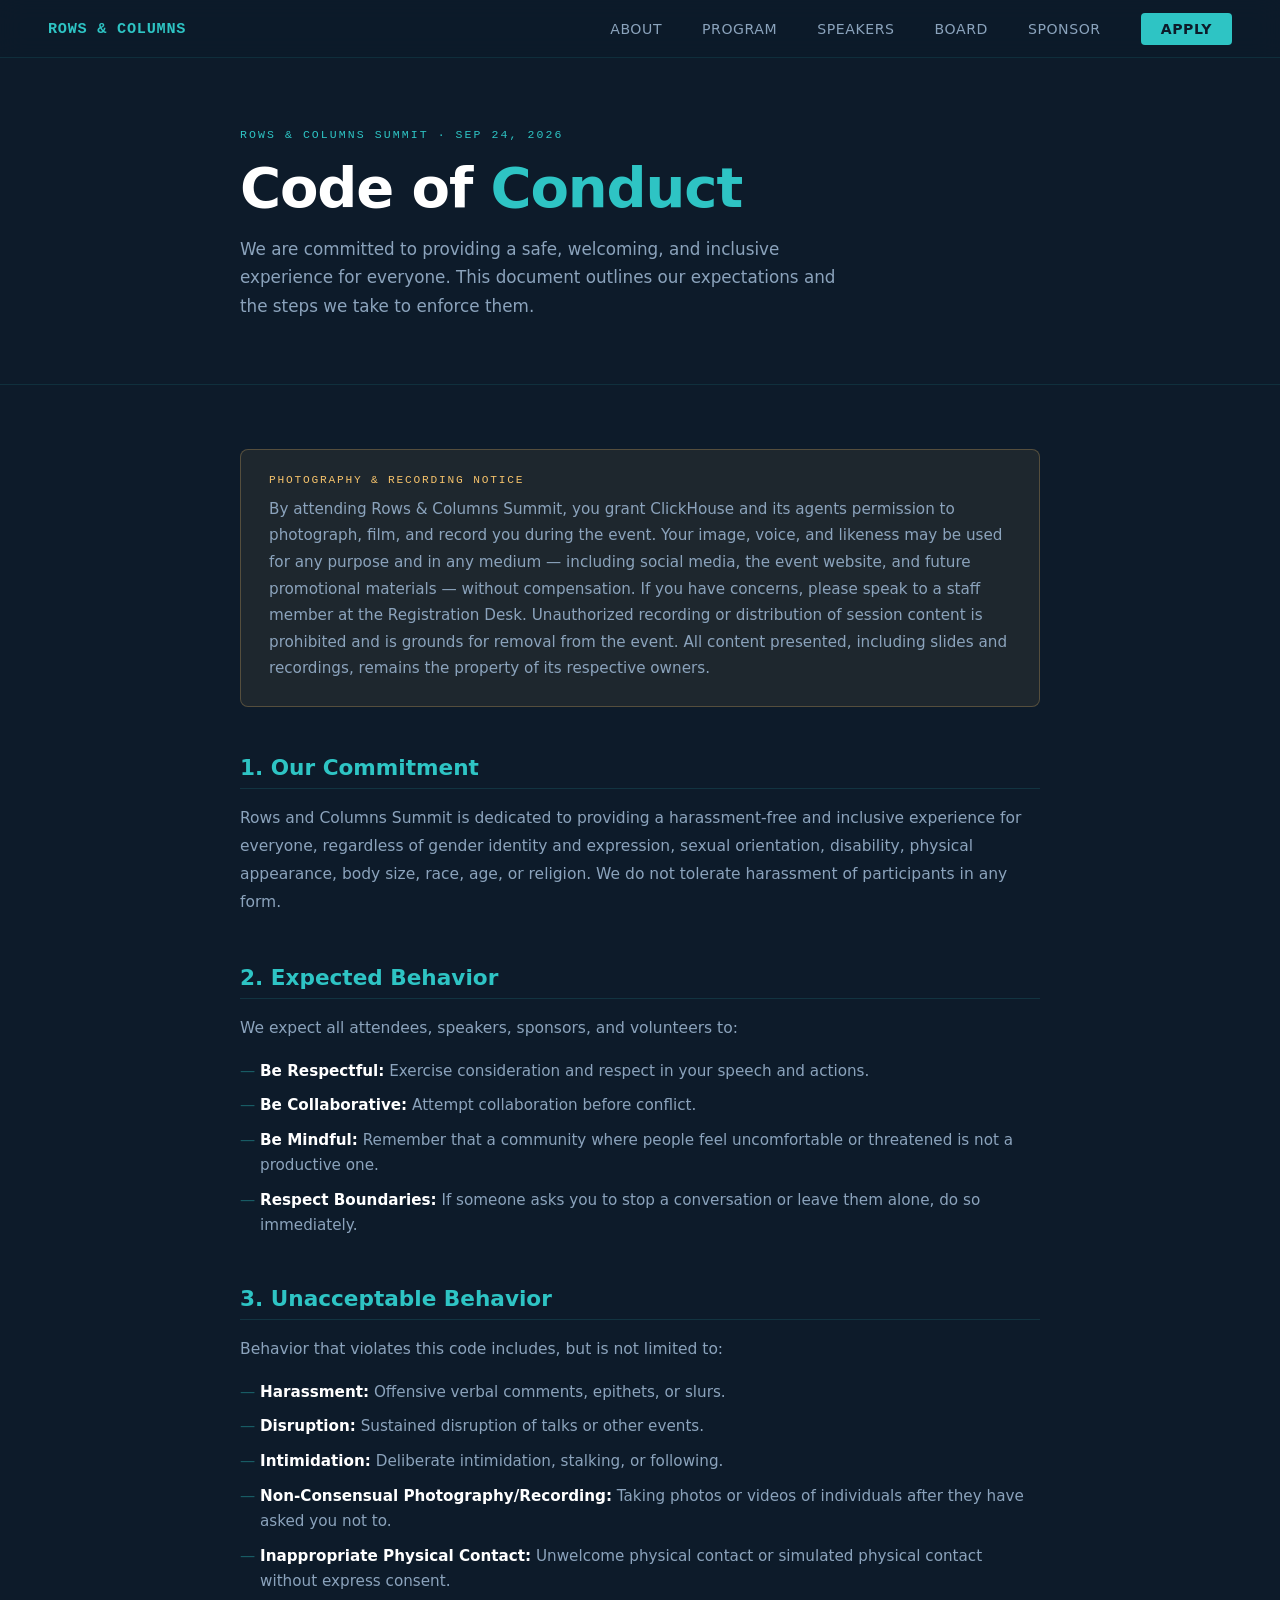
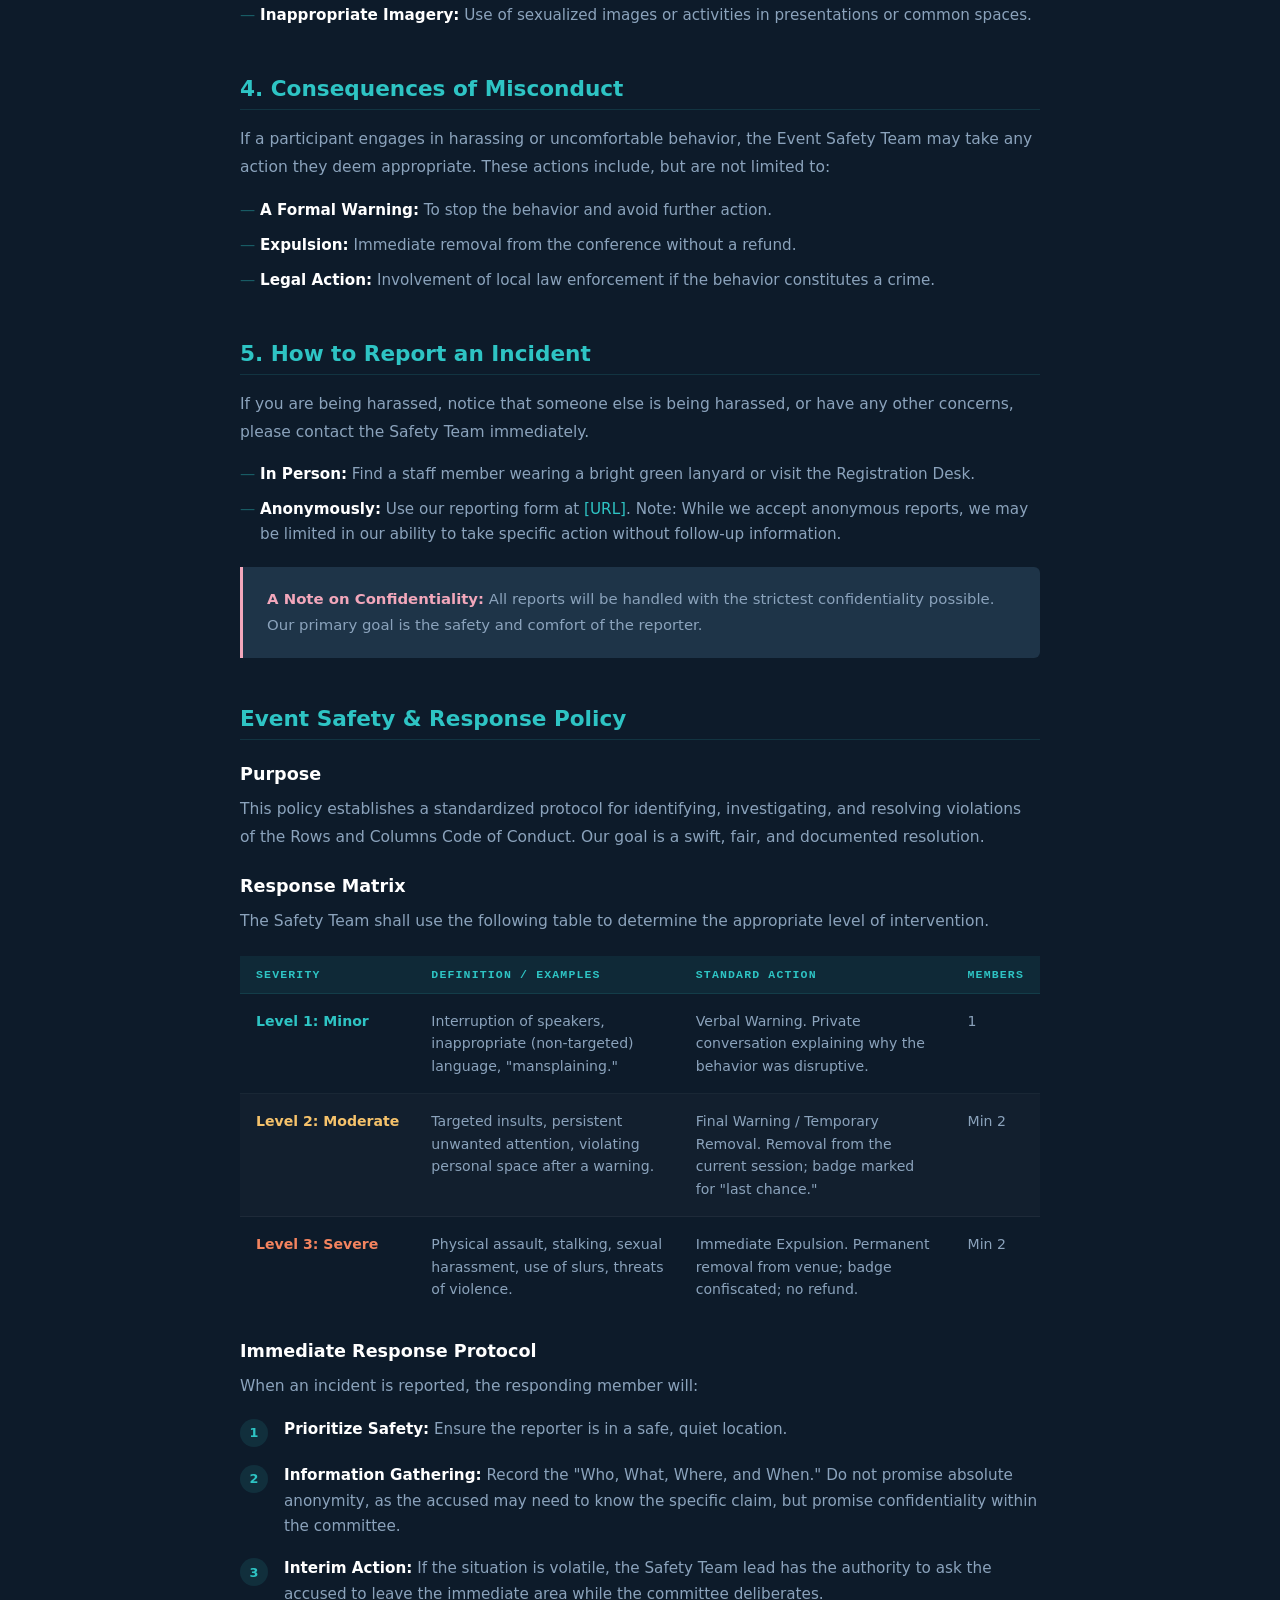
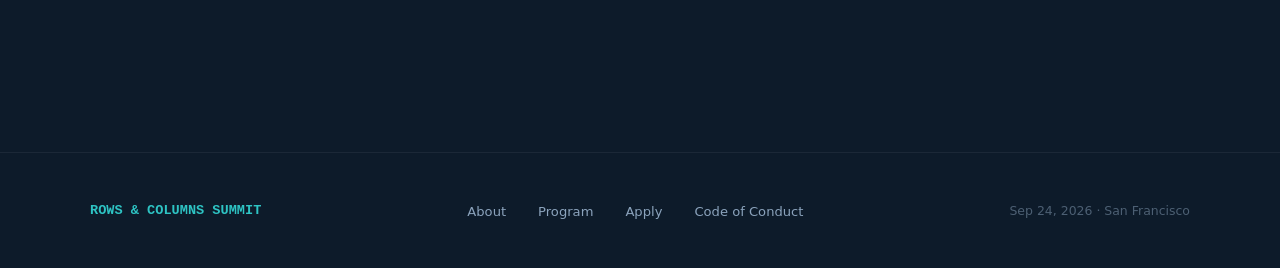
==== code-of-conduct.html @ 668abf41 "updates needed to get stuff cleaned up" ====
<!DOCTYPE html>
<html lang="en">
<head>
<meta charset="UTF-8">
<meta name="viewport" content="width=device-width, initial-scale=1.0">
<title>Code of Conduct — Rows & Columns Summit</title>
<link rel="stylesheet" href="styles.css">
</head>
<body>

<!-- NAV -->
<nav>
  <a href="index.html" class="nav-logo">ROWS &amp; COLUMNS</a>
  <ul class="nav-links">
    <li><a href="index.html#about">About</a></li>
    <li><a href="index.html#program">Program</a></li>
    <li><a href="index.html#speakers">Speakers</a></li>
    <li><a href="index.html#board">Board</a></li>
    <li><a href="index.html#apply">Sponsor</a></li>
    <li><a href="index.html#apply" class="nav-cta">Apply</a></li>
  </ul>
</nav>

<!-- HERO -->
<div class="coc-hero">
  <div class="coc-hero-inner">
    <div class="section-eyebrow" style="margin-bottom: 1rem;">Rows &amp; Columns Summit · Sep 24, 2026</div>
    <h1 style="font-size: clamp(2.2rem, 5vw, 3.5rem); font-weight: 800; letter-spacing: -0.02em; line-height: 1.1; margin-bottom: 1rem;">
      Code of <span style="color: var(--teal);">Conduct</span>
    </h1>
    <p style="font-size: 1.05rem; color: var(--text-muted); line-height: 1.7; max-width: 600px;">
      We are committed to providing a safe, welcoming, and inclusive experience for everyone. This document outlines our expectations and the steps we take to enforce them.
    </p>
  </div>
</div>

<!-- BODY -->
<div class="coc-body">
  <div class="coc-inner">

    <!-- Photography notice -->
    <div class="notice-box">
      <div class="notice-label">Photography &amp; Recording Notice</div>
      <p>By attending Rows & Columns Summit, you grant ClickHouse and its agents permission to photograph, film, and record you during the event. Your image, voice, and likeness may be used for any purpose and in any medium — including social media, the event website, and future promotional materials — without compensation. If you have concerns, please speak to a staff member at the Registration Desk.
Unauthorized recording or distribution of session content is prohibited and is grounds for removal from the event. All content presented, including slides and recordings, remains the property of its respective owners.</p>
    </div>

    <!-- Section 1 -->
    <div class="coc-section">
      <h2>1. Our Commitment</h2>
      <p>Rows and Columns Summit is dedicated to providing a harassment-free and inclusive experience for everyone, regardless of gender identity and expression, sexual orientation, disability, physical appearance, body size, race, age, or religion. We do not tolerate harassment of participants in any form.</p>
    </div>

    <!-- Section 2 -->
    <div class="coc-section">
      <h2>2. Expected Behavior</h2>
      <p>We expect all attendees, speakers, sponsors, and volunteers to:</p>
      <ul>
        <li><strong>Be Respectful:</strong> Exercise consideration and respect in your speech and actions.</li>
        <li><strong>Be Collaborative:</strong> Attempt collaboration before conflict.</li>
        <li><strong>Be Mindful:</strong> Remember that a community where people feel uncomfortable or threatened is not a productive one.</li>
        <li><strong>Respect Boundaries:</strong> If someone asks you to stop a conversation or leave them alone, do so immediately.</li>
      </ul>
    </div>

    <!-- Section 3 -->
    <div class="coc-section">
      <h2>3. Unacceptable Behavior</h2>
      <p>Behavior that violates this code includes, but is not limited to:</p>
      <ul>
        <li><strong>Harassment:</strong> Offensive verbal comments, epithets, or slurs.</li>
        <li><strong>Disruption:</strong> Sustained disruption of talks or other events.</li>
        <li><strong>Intimidation:</strong> Deliberate intimidation, stalking, or following.</li>
        <li><strong>Non-Consensual Photography/Recording:</strong> Taking photos or videos of individuals after they have asked you not to.</li>
        <li><strong>Inappropriate Physical Contact:</strong> Unwelcome physical contact or simulated physical contact without express consent.</li>
        <li><strong>Inappropriate Imagery:</strong> Use of sexualized images or activities in presentations or common spaces.</li>
      </ul>
    </div>

    <!-- Section 4 -->
    <div class="coc-section">
      <h2>4. Consequences of Misconduct</h2>
      <p>If a participant engages in harassing or uncomfortable behavior, the Event Safety Team may take any action they deem appropriate. These actions include, but are not limited to:</p>
      <ul>
        <li><strong>A Formal Warning:</strong> To stop the behavior and avoid further action.</li>
        <li><strong>Expulsion:</strong> Immediate removal from the conference without a refund.</li>
        <li><strong>Legal Action:</strong> Involvement of local law enforcement if the behavior constitutes a crime.</li>
      </ul>
    </div>

    <!-- Section 5 -->
    <div class="coc-section">
      <h2>5. How to Report an Incident</h2>
      <p>If you are being harassed, notice that someone else is being harassed, or have any other concerns, please contact the Safety Team immediately.</p>
      <ul>
        <li><strong>In Person:</strong> Find a staff member wearing a bright green lanyard or visit the Registration Desk.</li>
        <li><strong>Anonymously:</strong> Use our reporting form at <span style="color: var(--teal);">[URL]</span>. Note: While we accept anonymous reports, we may be limited in our ability to take specific action without follow-up information.</li>
      </ul>
      <div class="callout">
        <p><strong>A Note on Confidentiality:</strong> All reports will be handled with the strictest confidentiality possible. Our primary goal is the safety and comfort of the reporter.</p>
      </div>
    </div>

    <!-- Safety Policy -->
    <div class="coc-section">
      <h2>Event Safety &amp; Response Policy</h2>
      <h3>Purpose</h3>
      <p>This policy establishes a standardized protocol for identifying, investigating, and resolving violations of the Rows and Columns Code of Conduct. Our goal is a swift, fair, and documented resolution.</p>

      <h3>Response Matrix</h3>
      <p>The Safety Team shall use the following table to determine the appropriate level of intervention.</p>

      <table class="matrix-table">
        <thead>
          <tr>
            <th>Severity</th>
            <th>Definition / Examples</th>
            <th>Standard Action</th>
            <th>Members</th>
          </tr>
        </thead>
        <tbody>
          <tr class="level-1">
            <td>Level 1: Minor</td>
            <td>Interruption of speakers, inappropriate (non-targeted) language, "mansplaining."</td>
            <td>Verbal Warning. Private conversation explaining why the behavior was disruptive.</td>
            <td>1</td>
          </tr>
          <tr class="level-2">
            <td>Level 2: Moderate</td>
            <td>Targeted insults, persistent unwanted attention, violating personal space after a warning.</td>
            <td>Final Warning / Temporary Removal. Removal from the current session; badge marked for "last chance."</td>
            <td>Min 2</td>
          </tr>
          <tr class="level-3">
            <td>Level 3: Severe</td>
            <td>Physical assault, stalking, sexual harassment, use of slurs, threats of violence.</td>
            <td>Immediate Expulsion. Permanent removal from venue; badge confiscated; no refund.</td>
            <td>Min 2</td>
          </tr>
        </tbody>
      </table>

      <h3>Immediate Response Protocol</h3>
      <p>When an incident is reported, the responding member will:</p>
      <div class="steps">
        <div class="step">
          <div class="step-num">1</div>
          <div class="step-text"><strong>Prioritize Safety:</strong> Ensure the reporter is in a safe, quiet location.</div>
        </div>
        <div class="step">
          <div class="step-num">2</div>
          <div class="step-text"><strong>Information Gathering:</strong> Record the "Who, What, Where, and When." Do not promise absolute anonymity, as the accused may need to know the specific claim, but promise confidentiality within the committee.</div>
        </div>
        <div class="step">
          <div class="step-num">3</div>
          <div class="step-text"><strong>Interim Action:</strong> If the situation is volatile, the Safety Team lead has the authority to ask the accused to leave the immediate area while the committee deliberates.</div>
        </div>
      </div>
    </div>

  </div>
</div>

<!-- FOOTER -->
<footer>
  <div class="footer-inner">
    <div class="footer-left">ROWS &amp; COLUMNS SUMMIT</div>
    <ul class="footer-links">
      <li><a href="index.html#about">About</a></li>
      <li><a href="index.html#program">Program</a></li>
      <li><a href="index.html#apply">Apply</a></li>
      <li><a href="code-of-conduct.html">Code of Conduct</a></li>
    </ul>
    <div class="footer-right">Sep 24, 2026 · San Francisco</div>
  </div>
</footer>

</body>
</html>
---- styles.css ----
:root {
    --navy: #0D1B2A;
    --navy-mid: #1E3448;
    --navy-light: #162436;
    --teal: #2EC4C4;
    --coral: #F4845F;
    --rose: #F2A7BB;
    --gold: #F5C26B;
    --white: #FFFFFF;
    --off-white: #F0F4F8;
    --text-muted: #8BA3BC;
  }

  * { margin: 0; padding: 0; box-sizing: border-box; }

  html { scroll-behavior: smooth; }

  body {
    font-family: -apple-system, BlinkMacSystemFont, 'Segoe UI', system-ui, sans-serif;
    background: var(--navy);
    color: var(--white);
    overflow-x: hidden;
  }

  /* ── NAV ── */
  nav {
    position: fixed;
    top: 0; left: 0; right: 0;
    z-index: 100;
    display: flex;
    align-items: center;
    justify-content: space-between;
    padding: 1.2rem 3rem;
    background: rgba(13, 27, 42, 0.92);
    backdrop-filter: blur(12px);
    border-bottom: 1px solid rgba(46, 196, 196, 0.12);
  }

  .nav-logo {
    font-family: 'Courier New', monospace;
    font-size: 0.95rem;
    font-weight: 700;
    color: var(--teal);
    letter-spacing: 0.05em;
    text-decoration: none;
  }

  .nav-links {
    display: flex;
    gap: 2.5rem;
    list-style: none;
  }

  .nav-links a {
    color: var(--text-muted);
    text-decoration: none;
    font-size: 0.88rem;
    letter-spacing: 0.04em;
    text-transform: uppercase;
    transition: color 0.2s;
  }

  .nav-links a:hover { color: var(--white); }

  .nav-cta {
    background: var(--teal);
    color: var(--navy) !important;
    font-weight: 700 !important;
    padding: 0.5rem 1.25rem;
    border-radius: 4px;
    transition: background 0.2s !important;
  }

  .nav-cta:hover { background: var(--coral) !important; color: var(--white) !important; }

  /* ── HERO ── */
  .hero {
    min-height: 100vh;
    display: flex;
    flex-direction: column;
    justify-content: center;
    padding: 8rem 3rem 5rem;
    position: relative;
    overflow: hidden;
  }

  .hero::before {
    content: '';
    position: absolute;
    top: 0; left: 0; right: 0; bottom: 0;
    background:
      radial-gradient(ellipse 60% 50% at 80% 20%, rgba(46, 196, 196, 0.07) 0%, transparent 70%),
      radial-gradient(ellipse 40% 40% at 10% 80%, rgba(244, 132, 95, 0.06) 0%, transparent 70%);
    pointer-events: none;
  }

  /* Grid lines background */
  .hero::after {
    content: '';
    position: absolute;
    top: 0; left: 0; right: 0; bottom: 0;
    background-image:
      linear-gradient(rgba(46, 196, 196, 0.04) 1px, transparent 1px),
      linear-gradient(90deg, rgba(46, 196, 196, 0.04) 1px, transparent 1px);
    background-size: 60px 60px;
    pointer-events: none;
  }

  .hero-inner {
    max-width: 1100px;
    margin: 0 auto;
    width: 100%;
    position: relative;
    z-index: 1;
  }

  .hero-eyebrow {
    font-family: 'Courier New', monospace;
    font-size: 0.8rem;
    color: var(--teal);
    letter-spacing: 0.15em;
    text-transform: uppercase;
    margin-bottom: 1.5rem;
    display: flex;
    align-items: center;
    gap: 0.75rem;
  }

  .hero-eyebrow::before {
    content: '';
    display: inline-block;
    width: 2rem;
    height: 1px;
    background: var(--teal);
  }

  /* Typewriter query */
  .hero-query {
    font-family: 'Courier New', monospace;
    font-size: clamp(0.8rem, 1.4vw, 1.1rem);
    color: rgba(46, 196, 196, 0.5);
    margin-bottom: 1.2rem;
    height: 1.6em;
    overflow: hidden;
  }

  .hero-query .keyword { color: var(--coral); }
  .hero-query .string { color: var(--gold); }
  .hero-query .cursor {
    display: inline-block;
    width: 2px;
    height: 1em;
    background: var(--teal);
    vertical-align: text-bottom;
    animation: blink 1s step-end infinite;
  }

  @keyframes blink { 50% { opacity: 0; } }

  .hero-title {
    font-size: clamp(3.5rem, 8vw, 7rem);
    font-weight: 800;
    line-height: 0.95;
    letter-spacing: -0.03em;
    margin-bottom: 1rem;
  }

  .hero-title .rows { color: var(--white); }
  .hero-title .amp {
    color: var(--teal);
    font-weight: 300;
    font-style: italic;
  }
  .hero-title .columns { color: var(--white); }

  .hero-subtitle {
    font-size: clamp(1rem, 2vw, 1.25rem);
    color: var(--text-muted);
    max-width: 560px;
    line-height: 1.65;
    margin-bottom: 3rem;
  }

  .hero-subtitle em {
    color: var(--white);
    font-style: normal;
  }

  .hero-meta {
    display: flex;
    flex-wrap: wrap;
    gap: 2rem;
    margin-bottom: 3rem;
  }

  .hero-meta-item {
    display: flex;
    flex-direction: column;
    gap: 0.2rem;
  }

  .hero-meta-label {
    font-family: 'Courier New', monospace;
    font-size: 0.7rem;
    letter-spacing: 0.12em;
    text-transform: uppercase;
    color: var(--text-muted);
  }

  .hero-meta-value {
    font-size: 1rem;
    font-weight: 600;
    color: var(--white);
  }

  .hero-meta-value.accent { color: var(--teal); }

  .hero-actions {
    display: flex;
    gap: 1rem;
    align-items: center;
    flex-wrap: wrap;
  }

  .btn-primary {
    background: var(--teal);
    color: var(--white);
    font-weight: 700;
    font-size: 0.95rem;
    padding: 0.9rem 2rem;
    border-radius: 4px;
    text-decoration: none;
    letter-spacing: 0.02em;
    transition: background 0.2s, transform 0.1s;
    display: inline-block;
  }

  .btn-primary:hover { background: #3DD9D9; transform: translateY(-1px); }

  .btn-secondary {
    color: var(--text-muted);
    font-size: 0.9rem;
    text-decoration: none;
    border-bottom: 1px solid rgba(139, 163, 188, 0.3);
    padding-bottom: 1px;
    transition: color 0.2s, border-color 0.2s;
  }

  .btn-secondary:hover { color: var(--white); border-color: var(--white); }

  /* ── STATS BAR ── */
  .stats-bar {
    background: var(--navy-light);
    border-top: 1px solid rgba(46, 196, 196, 0.12);
    border-bottom: 1px solid rgba(46, 196, 196, 0.12);
    padding: 2rem 3rem;
  }

  .stats-inner {
    max-width: 1100px;
    margin: 0 auto;
    display: flex;
    justify-content: space-between;
    flex-wrap: wrap;
    gap: 2rem;
  }

  .stat {
    display: flex;
    flex-direction: column;
    gap: 0.2rem;
  }

  .stat-num {
    font-size: 2.2rem;
    font-weight: 800;
    line-height: 1;
    color: var(--white);
  }

  .stat-num span { color: var(--teal); }

  /* ── BOARD ── */
  .board-grid {
    display: grid;
    grid-template-columns: repeat(3, 1fr);
    gap: 1.5rem;
    margin-top: 3.5rem;
  }

  .board-card {
    background: var(--navy-mid);
    border-radius: 8px;
    padding: 2rem 1.75rem;
    border: 1px solid rgba(46, 196, 196, 0.08);
    transition: border-color 0.2s, transform 0.2s;
  }

  .board-card:hover {
    border-color: rgba(46, 196, 196, 0.25);
    transform: translateY(-2px);
  }

  .board-avatar {
    width: 52px;
    height: 52px;
    border-radius: 50%;
    display: flex;
    align-items: center;
    justify-content: center;
    font-size: 1.2rem;
    font-weight: 800;
    font-family: 'Courier New', monospace;
    margin-bottom: 1.1rem;
  }

  .board-name {
    font-size: 1.05rem;
    font-weight: 700;
    color: var(--white);
    margin-bottom: 0.2rem;
  }

  .board-company {
    font-size: 0.75rem;
    font-family: 'Courier New', monospace;
    letter-spacing: 0.1em;
    text-transform: uppercase;
    margin-bottom: 0.6rem;
  }

  .board-bio {
    font-size: 0.88rem;
    color: var(--text-muted);
    line-height: 1.6;
  }


  .stat-label {
    font-size: 0.8rem;
    color: var(--text-muted);
    letter-spacing: 0.05em;
  }

  /* ── SECTIONS ── */
  .section {
    padding: 6rem 3rem;
  }

  .section-inner {
    max-width: 1100px;
    margin: 0 auto;
  }

  .section-eyebrow {
    font-family: 'Courier New', monospace;
    font-size: 0.72rem;
    letter-spacing: 0.18em;
    text-transform: uppercase;
    color: var(--teal);
    margin-bottom: 1rem;
  }

  .section-title {
    font-size: clamp(2rem, 4vw, 3rem);
    font-weight: 800;
    line-height: 1.1;
    letter-spacing: -0.02em;
    margin-bottom: 1.25rem;
  }

  .section-body {
    font-size: 1.05rem;
    line-height: 1.75;
    color: var(--text-muted);
    max-width: 640px;
  }

  .section-body em { color: var(--white); font-style: normal; }

  /* ── LIGHT SECTION ── */
  .section-light {
    background: var(--navy-light);
    color: var(--white);
  }

  .section-light .section-eyebrow { color: var(--coral); }
  .section-light .section-title { color: var(--white); }
  .section-light .section-body { color: var(--text-muted); }
  .section-light .section-body em { color: var(--white); }

  /* ── THESIS ── */
  .thesis-grid {
    display: grid;
    grid-template-columns: 1fr 1fr;
    gap: 5rem;
    margin-top: 4rem;
    align-items: start;
  }

  .thesis-statement {
    font-size: 1.4rem;
    font-weight: 600;
    line-height: 1.5;
    color: var(--white);
    border-left: 3px solid var(--teal);
    padding-left: 1.5rem;
  }

  .thesis-points {
    display: flex;
    flex-direction: column;
    gap: 1.5rem;
  }

  .thesis-point {
    padding: 1.25rem 1.5rem;
    background: var(--navy-mid);
    border-radius: 6px;
  }

  .thesis-point-label {
    font-size: 0.75rem;
    font-family: 'Courier New', monospace;
    letter-spacing: 0.12em;
    text-transform: uppercase;
    margin-bottom: 0.5rem;
  }

  .thesis-point-text {
    font-size: 0.95rem;
    color: var(--text-muted);
    line-height: 1.6;
  }

  /* ── PROGRAM ── */
  .program-grid {
    margin-top: 3.5rem;
    display: flex;
    flex-direction: column;
    gap: 0;
  }

  .program-row {
    display: grid;
    grid-template-columns: 100px 1fr;
    gap: 2rem;
    padding: 1.4rem 0;
    border-bottom: 1px solid rgba(46, 196, 196, 0.1);
    align-items: start;
  }

  .program-row:first-child { border-top: 1px solid rgba(46, 196, 196, 0.1); }

  .program-time {
    font-family: 'Courier New', monospace;
    font-size: 0.8rem;
    color: var(--text-muted);
    padding-top: 0.2rem;
  }

  .program-content {}

  .program-title {
    font-size: 1rem;
    font-weight: 700;
    color: var(--white);
    margin-bottom: 0.25rem;
  }

  .program-desc {
    font-size: 0.88rem;
    color: var(--text-muted);
    line-height: 1.55;
  }

  .program-tag {
    display: inline-block;
    font-size: 0.7rem;
    font-family: 'Courier New', monospace;
    letter-spacing: 0.1em;
    text-transform: uppercase;
    padding: 0.2rem 0.6rem;
    border-radius: 3px;
    margin-bottom: 0.4rem;
  }

  .tag-keynote { background: rgba(244, 132, 95, 0.15); color: var(--coral); }
  .tag-talks { background: rgba(46, 196, 196, 0.12); color: var(--teal); }
  .tag-panel { background: rgba(242, 167, 187, 0.15); color: var(--rose); }
  .tag-social { background: rgba(245, 194, 107, 0.15); color: var(--gold); }

  /* ── SPEAKERS ── */
  .speakers-grid {
    display: grid;
    grid-template-columns: repeat(3, 1fr);
    gap: 1.5rem;
    margin-top: 3.5rem;
  }

  .speaker-card {
    background: var(--navy-mid);
    border-radius: 8px;
    padding: 1.75rem;
    border: 1px solid rgba(46, 196, 196, 0.08);
    transition: border-color 0.2s, transform 0.2s;
  }

  .speaker-card:hover {
    border-color: rgba(46, 196, 196, 0.25);
    transform: translateY(-2px);
  }

  .speaker-avatar {
    width: 56px;
    height: 56px;
    border-radius: 50%;
    display: flex;
    align-items: center;
    justify-content: center;
    font-size: 1.4rem;
    font-weight: 800;
    font-family: 'Courier New', monospace;
    margin-bottom: 1rem;
  }

  .speaker-name {
    font-size: 1rem;
    font-weight: 700;
    color: var(--white);
    margin-bottom: 0.2rem;
  }

  .speaker-title {
    font-size: 0.82rem;
    color: var(--text-muted);
    line-height: 1.45;
    margin-bottom: 0.5rem;
  }

  .speaker-company {
    font-size: 0.75rem;
    font-family: 'Courier New', monospace;
    letter-spacing: 0.08em;
    text-transform: uppercase;
  }

  .speaker-tbd {
    opacity: 0.45;
    border-style: dashed;
  }

  .speaker-tbd .speaker-name { color: var(--text-muted); }

  /* ── VENUE ── */
  .venue-layout {
    display: grid;
    grid-template-columns: 1fr 1fr;
    gap: 5rem;
    margin-top: 3.5rem;
    align-items: start;
  }

  .venue-details {
    display: flex;
    flex-direction: column;
    gap: 1.25rem;
  }

  .venue-detail-row {
    display: flex;
    flex-direction: column;
    gap: 0.2rem;
    padding-bottom: 1.25rem;
    border-bottom: 1px solid rgba(46, 196, 196, 0.1);
  }

  .venue-detail-row:last-child { border-bottom: none; }

  .venue-detail-label {
    font-family: 'Courier New', monospace;
    font-size: 0.7rem;
    letter-spacing: 0.14em;
    text-transform: uppercase;
    color: var(--text-muted);
  }

  .venue-detail-value {
    font-size: 1rem;
    color: var(--white);
    font-weight: 500;
  }

  .venue-photo-placeholder {
    background: var(--navy-mid);
    border-radius: 8px;
    aspect-ratio: 4/3;
    display: flex;
    align-items: center;
    justify-content: center;
    border: 1px dashed rgba(46, 196, 196, 0.2);
    color: var(--text-muted);
    font-size: 0.85rem;
    font-style: italic;
    text-align: center;
    padding: 2rem;
  }

  /* ── APPLY CTA ── */
  .apply-section {
    background: var(--navy-light);
    border-top: 1px solid rgba(46, 196, 196, 0.12);
    padding: 6rem 3rem;
    text-align: center;
  }

  .apply-inner {
    max-width: 680px;
    margin: 0 auto;
  }

  .apply-title {
    font-size: clamp(2rem, 4vw, 3rem);
    font-weight: 800;
    letter-spacing: -0.02em;
    line-height: 1.1;
    margin-bottom: 1.25rem;
  }

  .apply-title .accent { color: var(--teal); }

  .apply-body {
    font-size: 1.05rem;
    color: var(--text-muted);
    line-height: 1.7;
    margin-bottom: 2.5rem;
  }

  .apply-note {
    margin-top: 1.25rem;
    font-size: 0.82rem;
    color: var(--text-muted);
    font-family: 'Courier New', monospace;
    letter-spacing: 0.04em;
  }

  /* ── SPONSORS ── */
  .sponsors-section {
    padding: 4rem 3rem;
    border-top: 1px solid rgba(46, 196, 196, 0.1);
  }

  .sponsors-inner {
    max-width: 1100px;
    margin: 0 auto;
  }

  .sponsors-label {
    font-family: 'Courier New', monospace;
    font-size: 0.7rem;
    letter-spacing: 0.18em;
    text-transform: uppercase;
    color: var(--text-muted);
    text-align: center;
    margin-bottom: 2rem;
  }

  .sponsors-row {
    display: flex;
    justify-content: center;
    align-items: center;
    flex-wrap: wrap;
    gap: 1rem;
  }

  .sponsor-chip {
    padding: 0.6rem 1.4rem;
    border: 1px solid rgba(46, 196, 196, 0.15);
    border-radius: 4px;
    font-size: 0.82rem;
    font-weight: 600;
    color: var(--text-muted);
    letter-spacing: 0.04em;
    transition: border-color 0.2s, color 0.2s;
  }

  .sponsor-chip:hover { border-color: rgba(46, 196, 196, 0.4); color: var(--white); }

  /* ── FOOTER ── */
  footer {
    padding: 3rem;
    border-top: 1px solid rgba(255,255,255,0.06);
  }

  .footer-inner {
    max-width: 1100px;
    margin: 0 auto;
    display: flex;
    justify-content: space-between;
    align-items: center;
    flex-wrap: wrap;
    gap: 1.5rem;
  }

  .footer-left {
    font-family: 'Courier New', monospace;
    font-size: 0.85rem;
    color: var(--teal);
    font-weight: 700;
  }

  .footer-links {
    display: flex;
    gap: 2rem;
    list-style: none;
  }

  .footer-links a {
    color: var(--text-muted);
    text-decoration: none;
    font-size: 0.82rem;
    transition: color 0.2s;
  }

  .footer-links a:hover { color: var(--white); }

  .footer-right {
    font-size: 0.78rem;
    color: rgba(139, 163, 188, 0.5);
  }

  /* ── SCROLL REVEAL ── */
  .reveal {
    opacity: 0;
    transform: translateY(20px);
    transition: opacity 0.6s ease, transform 0.6s ease;
  }

  .reveal.visible {
    opacity: 1;
    transform: translateY(0);
  }

  /* ── RESPONSIVE ── */
  @media (max-width: 768px) {
    nav { padding: 1rem 1.5rem; }
    .nav-links { display: none; }
    .hero { padding: 7rem 1.5rem 4rem; }
    .section { padding: 4rem 1.5rem; }
    .thesis-grid { grid-template-columns: 1fr; gap: 2.5rem; }
    .speakers-grid { grid-template-columns: 1fr 1fr; }
    .venue-layout { grid-template-columns: 1fr; gap: 2.5rem; }
    .stats-inner { justify-content: flex-start; gap: 2.5rem; }
    .apply-section { padding: 4rem 1.5rem; }
    .sponsors-section { padding: 3rem 1.5rem; }
  }

  @media (prefers-reduced-motion: reduce) {
    .reveal { transition: none; opacity: 1; transform: none; }
    .hero-query .cursor { animation: none; }
  }

    .coc-hero {
    padding: 8rem 3rem 4rem;
    border-bottom: 1px solid rgba(46, 196, 196, 0.12);
  }

  .coc-hero-inner {
    max-width: 800px;
    margin: 0 auto;
  }

  .coc-body {
    padding: 4rem 3rem 6rem;
  }

  .coc-inner {
    max-width: 800px;
    margin: 0 auto;
  }

  .coc-section {
    margin-bottom: 3rem;
  }

  .coc-section h2 {
    font-size: 1.35rem;
    font-weight: 700;
    color: var(--teal);
    margin-bottom: 1rem;
    padding-bottom: 0.5rem;
    border-bottom: 1px solid rgba(46, 196, 196, 0.15);
  }

  .coc-section h3 {
    font-size: 1.1rem;
    font-weight: 700;
    color: var(--white);
    margin: 1.5rem 0 0.75rem;
  }

  .coc-section p {
    font-size: 0.97rem;
    color: var(--text-muted);
    line-height: 1.8;
    margin-bottom: 1rem;
  }

  .coc-section ul {
    list-style: none;
    padding: 0;
    margin: 0.5rem 0 1rem;
    display: flex;
    flex-direction: column;
    gap: 0.6rem;
  }

  .coc-section ul li {
    font-size: 0.95rem;
    color: var(--text-muted);
    line-height: 1.65;
    padding-left: 1.25rem;
    position: relative;
  }

  .coc-section ul li::before {
    content: '—';
    position: absolute;
    left: 0;
    color: rgba(46, 196, 196, 0.4);
  }

  .coc-section ul li strong {
    color: var(--white);
    font-weight: 600;
  }

  /* Notice box */
  .notice-box {
    background: rgba(245, 194, 107, 0.07);
    border: 1px solid rgba(245, 194, 107, 0.25);
    border-radius: 8px;
    padding: 1.5rem 1.75rem;
    margin-bottom: 3rem;
  }

  .notice-box .notice-label {
    font-family: 'Courier New', monospace;
    font-size: 0.7rem;
    letter-spacing: 0.16em;
    text-transform: uppercase;
    color: var(--gold);
    margin-bottom: 0.6rem;
  }

  .notice-box p {
    font-size: 0.95rem;
    color: var(--text-muted);
    line-height: 1.75;
    margin: 0;
  }

  .notice-box p em {
    color: var(--white);
    font-style: normal;
  }

  /* Response matrix table */
  .matrix-table {
    width: 100%;
    border-collapse: collapse;
    margin: 1.25rem 0 1.5rem;
    font-size: 0.88rem;
  }

  .matrix-table th {
    background: rgba(46, 196, 196, 0.08);
    color: var(--teal);
    font-family: 'Courier New', monospace;
    font-size: 0.72rem;
    letter-spacing: 0.1em;
    text-transform: uppercase;
    padding: 0.75rem 1rem;
    text-align: left;
    border-bottom: 1px solid rgba(46, 196, 196, 0.2);
  }

  .matrix-table td {
    padding: 1rem;
    color: var(--text-muted);
    line-height: 1.6;
    border-bottom: 1px solid rgba(255, 255, 255, 0.05);
    vertical-align: top;
  }

  .matrix-table tr:last-child td {
    border-bottom: none;
  }

  .matrix-table td:first-child {
    color: var(--white);
    font-weight: 600;
    white-space: nowrap;
  }

  .level-1 td:first-child { color: var(--teal); }
  .level-2 td:first-child { color: var(--gold); }
  .level-3 td:first-child { color: var(--coral); }

  .matrix-table tr:nth-child(even) td {
    background: rgba(255, 255, 255, 0.02);
  }

  /* Numbered steps */
  .steps {
    display: flex;
    flex-direction: column;
    gap: 1rem;
    margin: 1rem 0;
  }

  .step {
    display: flex;
    gap: 1rem;
    align-items: flex-start;
  }

  .step-num {
    flex-shrink: 0;
    width: 28px;
    height: 28px;
    border-radius: 50%;
    background: rgba(46, 196, 196, 0.12);
    color: var(--teal);
    font-size: 0.8rem;
    font-weight: 700;
    display: flex;
    align-items: center;
    justify-content: center;
    margin-top: 2px;
  }

  .step-text {
    font-size: 0.95rem;
    color: var(--text-muted);
    line-height: 1.7;
  }

  .step-text strong { color: var(--white); }

  /* Confidentiality callout */
  .callout {
    background: var(--navy-mid);
    border-left: 3px solid var(--rose);
    border-radius: 0 6px 6px 0;
    padding: 1.25rem 1.5rem;
    margin: 1.25rem 0;
  }

  .callout p {
    margin: 0;
    font-size: 0.93rem;
    color: var(--text-muted);
    line-height: 1.7;
  }

  .callout strong { color: var(--rose); }

  @media (max-width: 768px) {
    .coc-hero { padding: 7rem 1.5rem 3rem; }
    .coc-body { padding: 3rem 1.5rem 4rem; }
    .matrix-table { font-size: 0.8rem; }
    .matrix-table th, .matrix-table td { padding: 0.6rem 0.75rem; }
  }
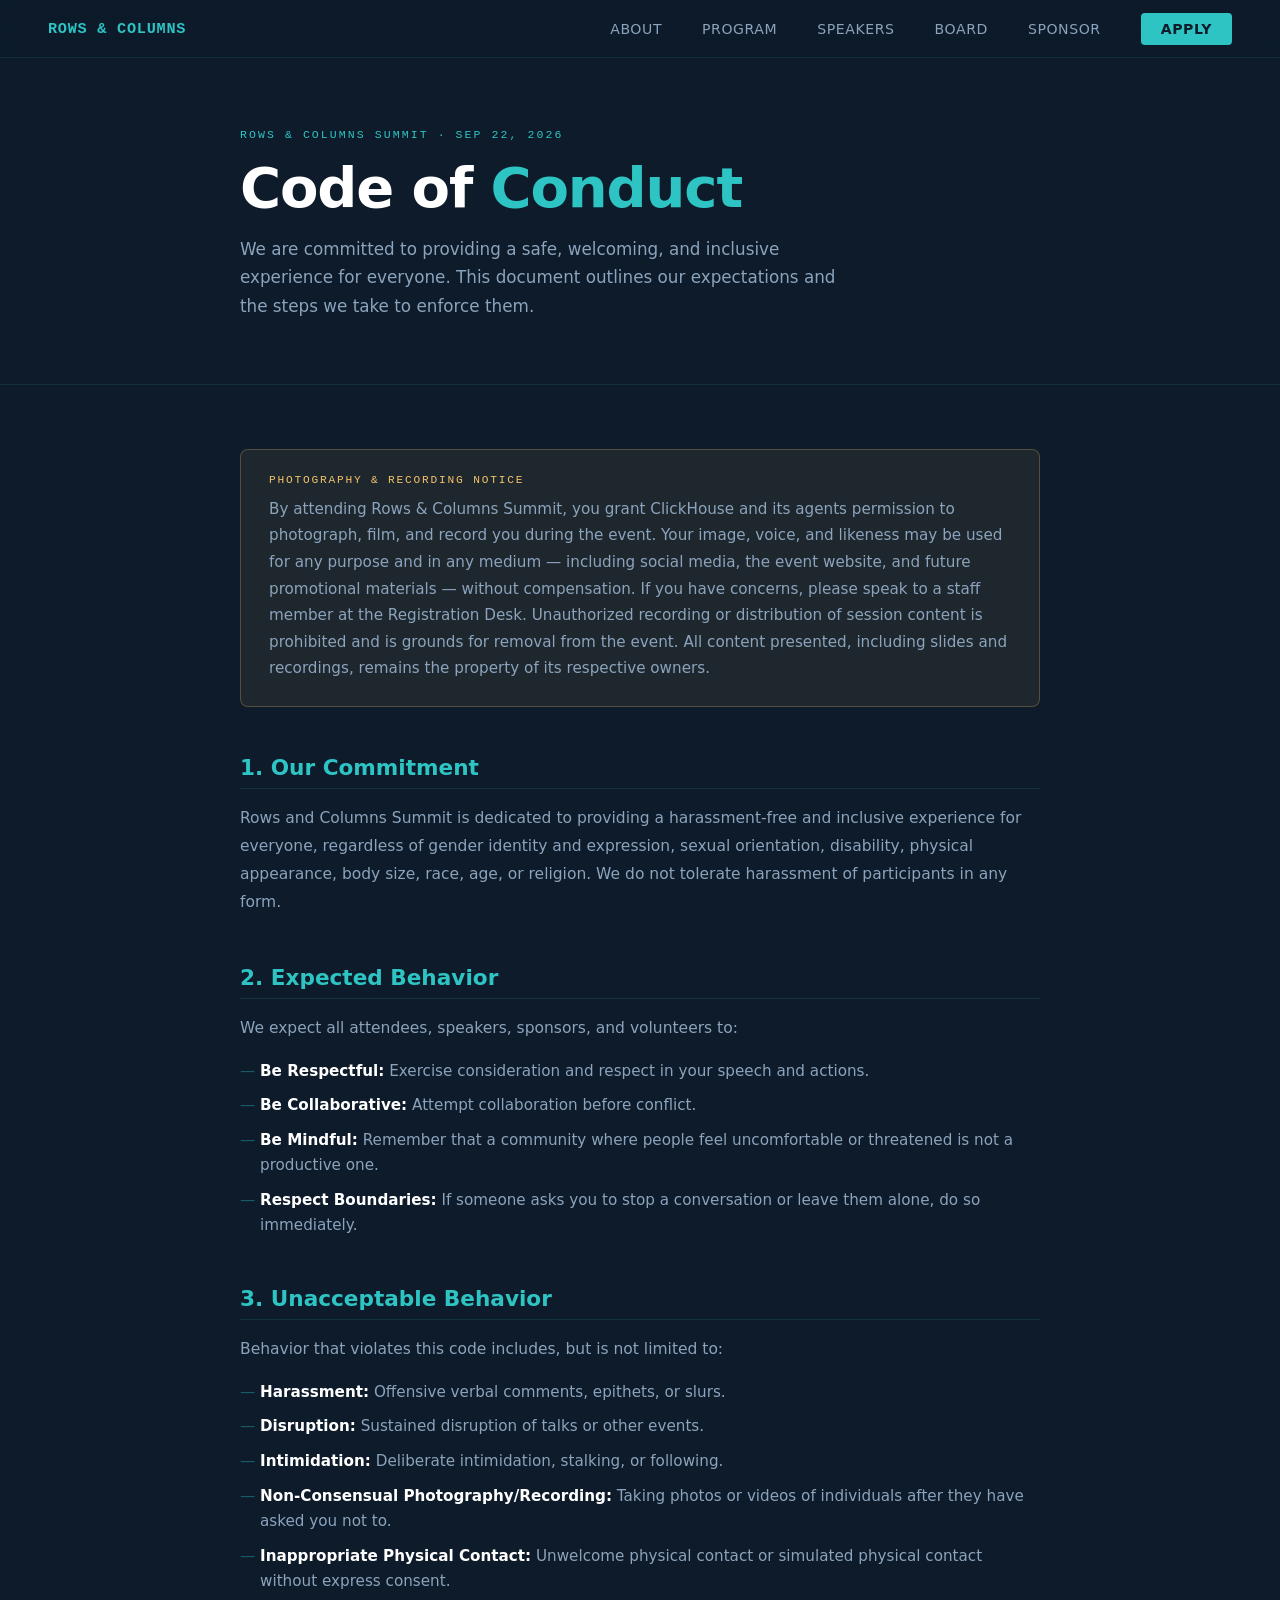
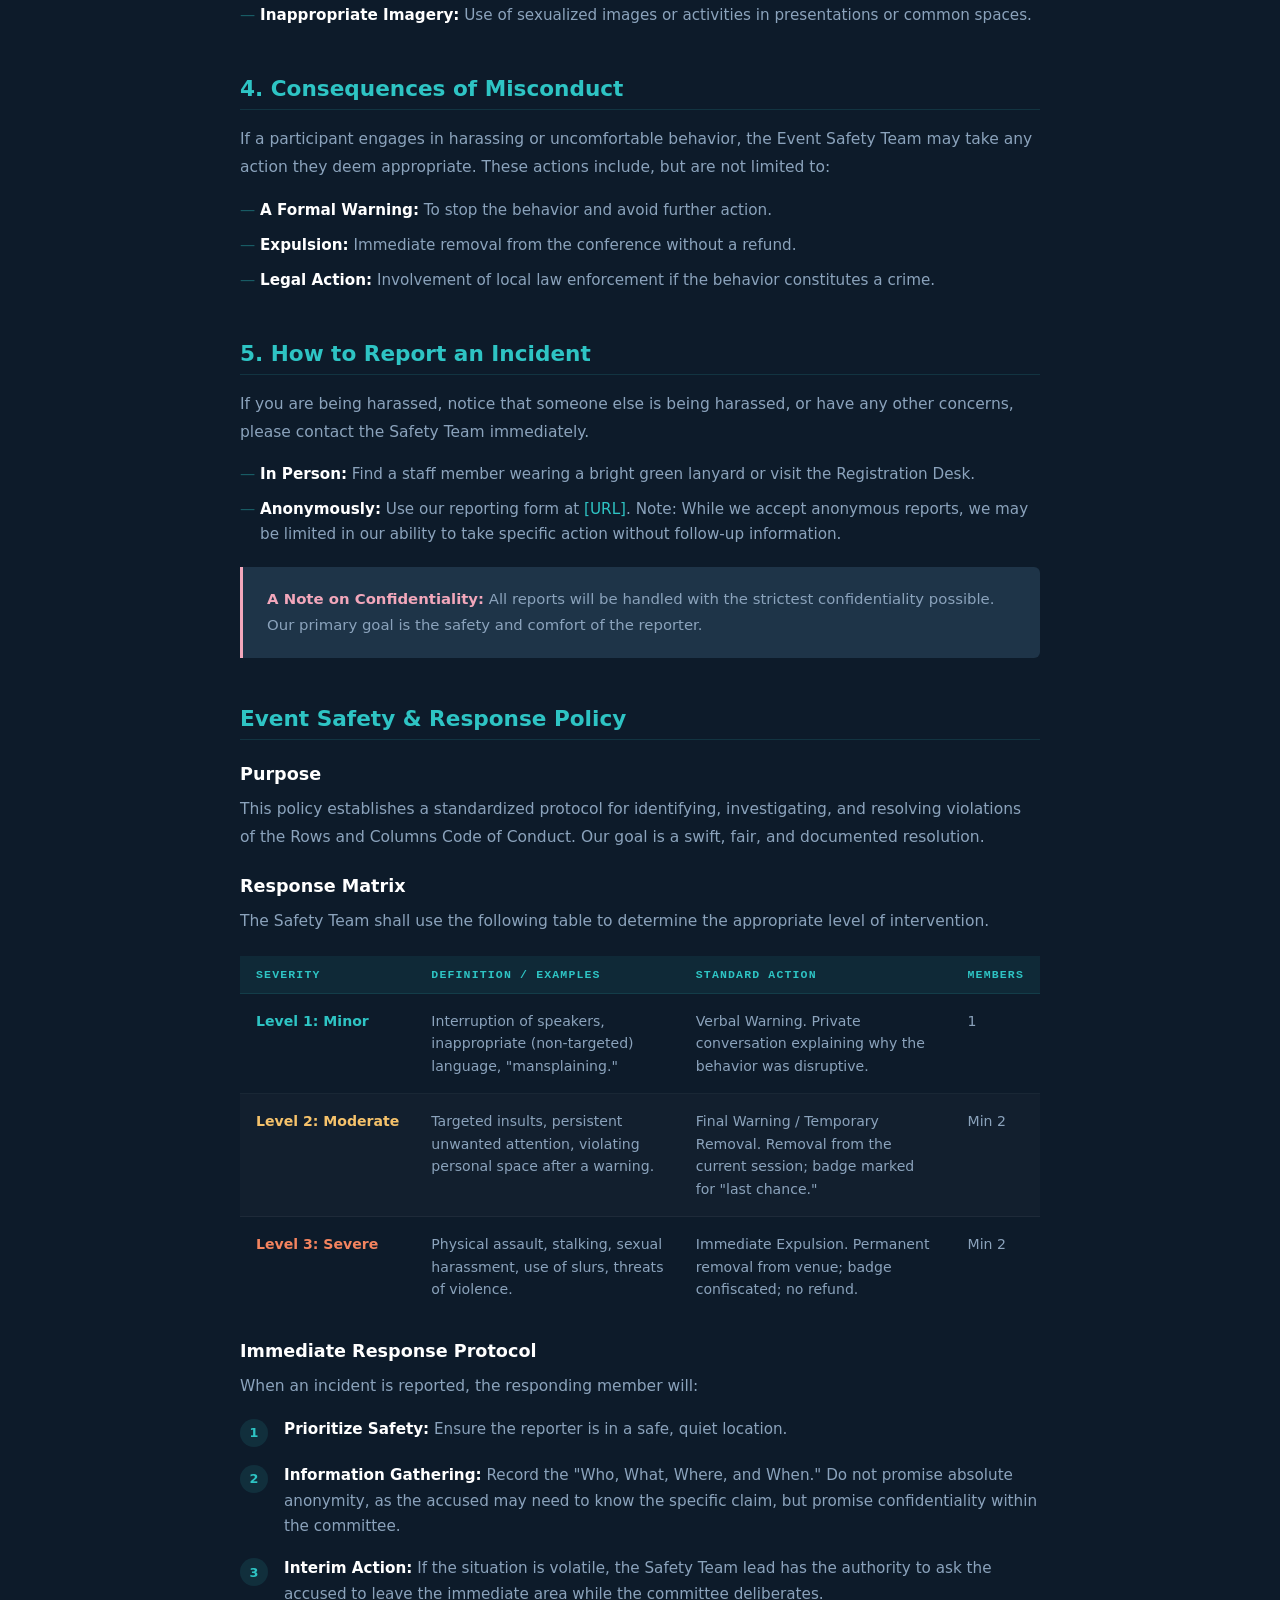
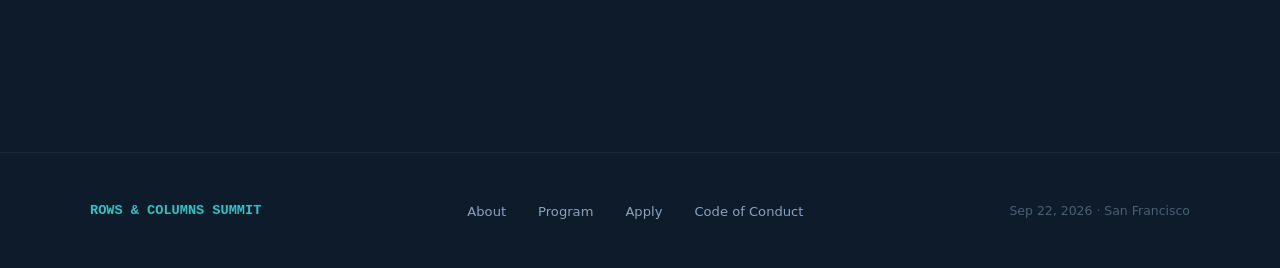
==== commit 36e31c7a: "date change added sponsors deck" ====
--- a/code-of-conduct.html
+++ b/code-of-conduct.html
@@ -24,7 +24,7 @@
 <!-- HERO -->
 <div class="coc-hero">
   <div class="coc-hero-inner">
-    <div class="section-eyebrow" style="margin-bottom: 1rem;">Rows &amp; Columns Summit · Sep 24, 2026</div>
+    <div class="section-eyebrow" style="margin-bottom: 1rem;">Rows &amp; Columns Summit · Sep 22, 2026</div>
     <h1 style="font-size: clamp(2.2rem, 5vw, 3.5rem); font-weight: 800; letter-spacing: -0.02em; line-height: 1.1; margin-bottom: 1rem;">
       Code of <span style="color: var(--teal);">Conduct</span>
     </h1>
@@ -172,7 +172,7 @@
       <li><a href="index.html#apply">Apply</a></li>
       <li><a href="code-of-conduct.html">Code of Conduct</a></li>
     </ul>
-    <div class="footer-right">Sep 24, 2026 · San Francisco</div>
+    <div class="footer-right">Sep 22, 2026 · San Francisco</div>
   </div>
 </footer>
 
